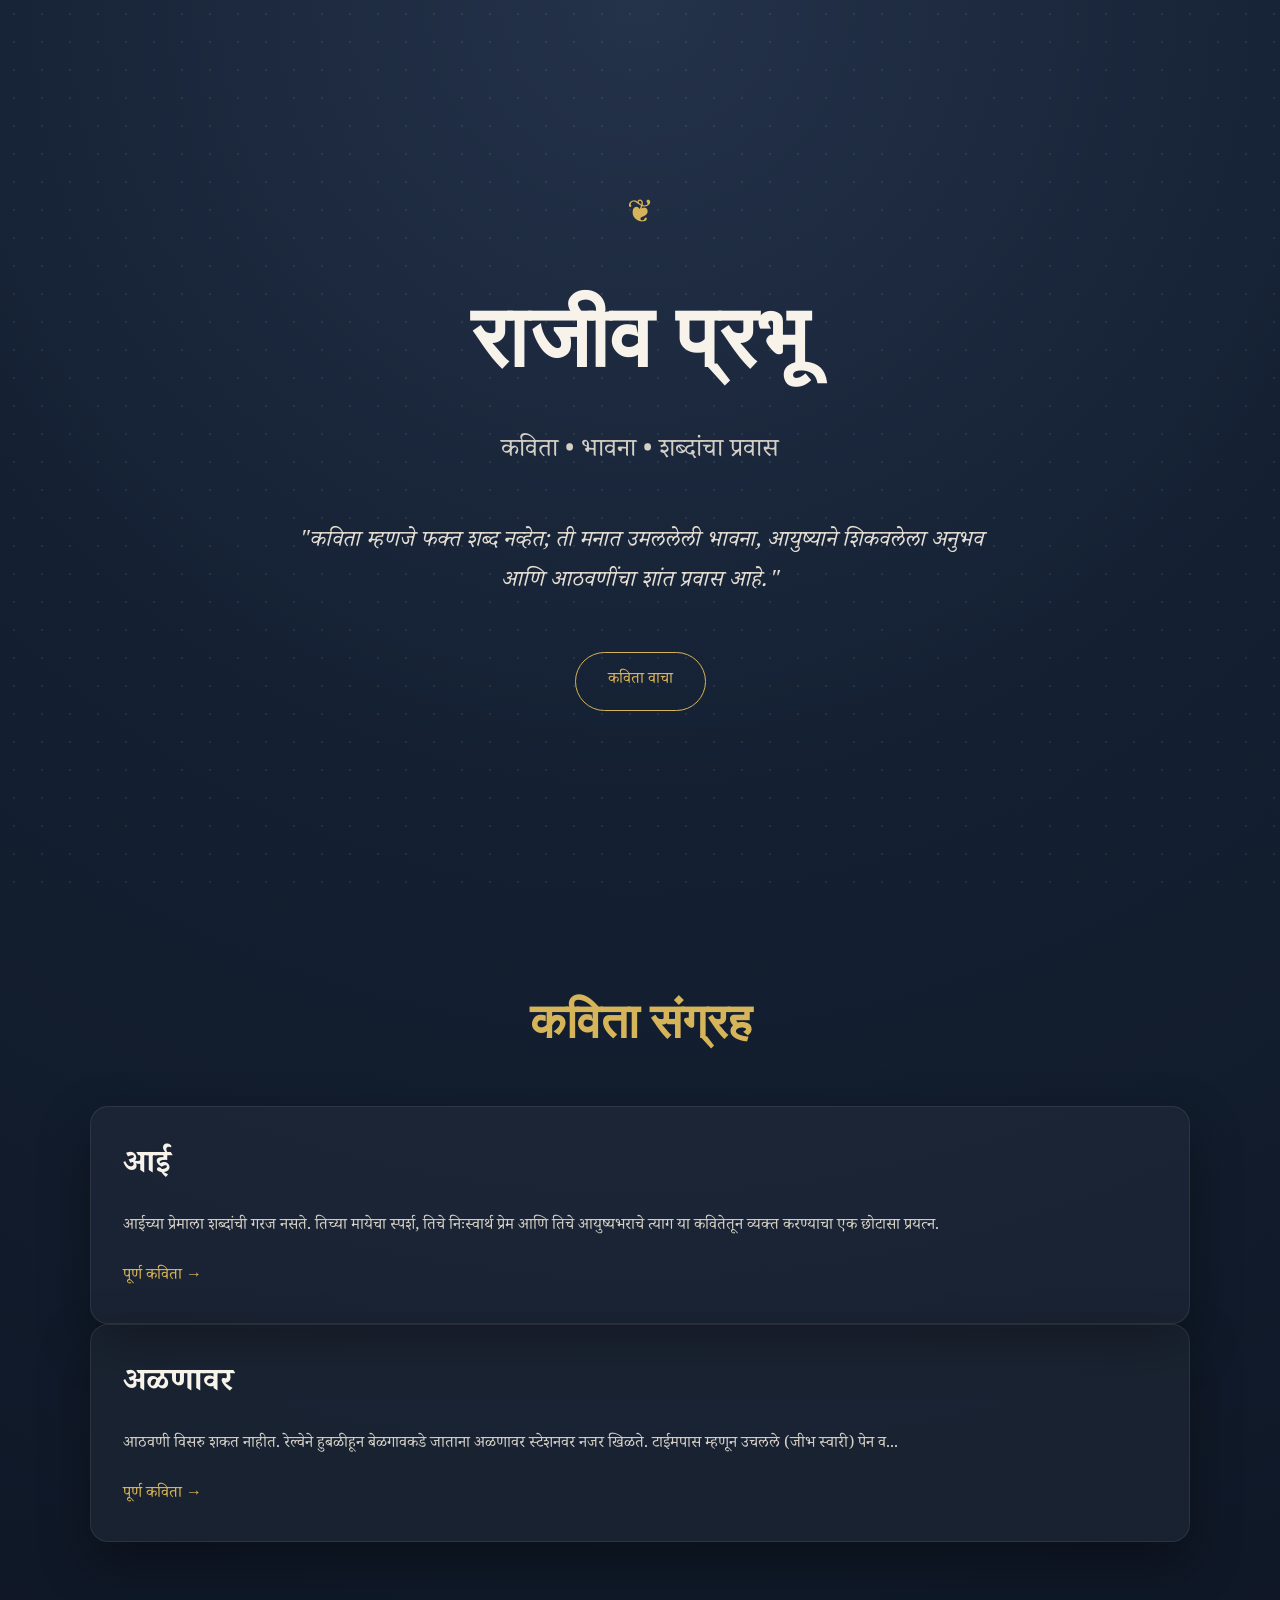
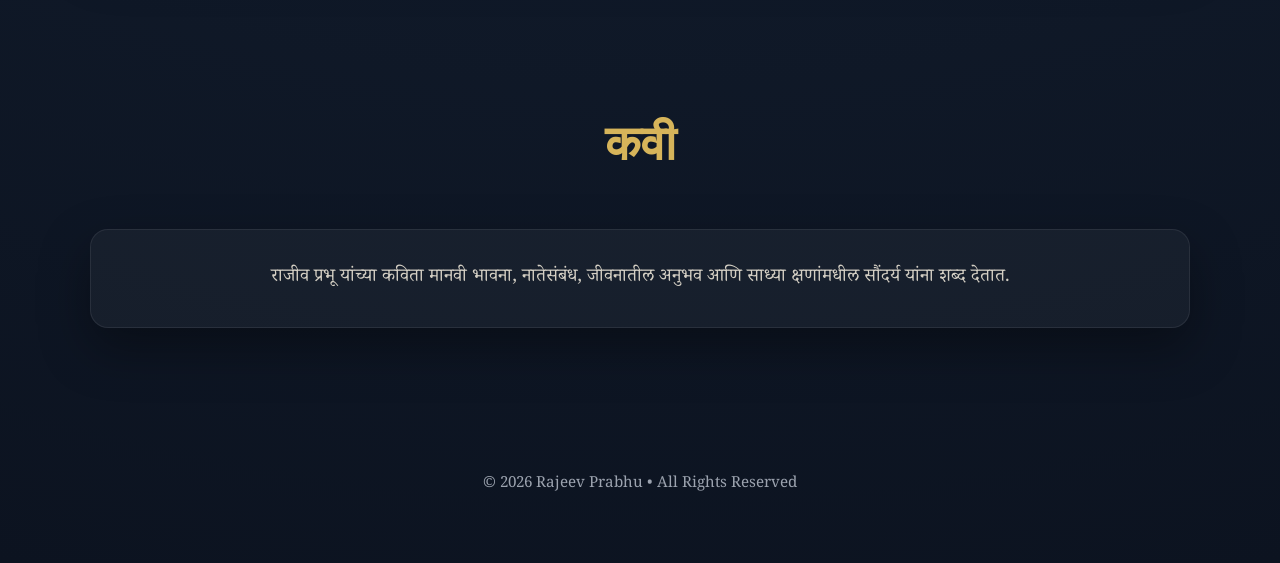
==== index.html @ e6cbb956 "Update index.html" ====
<!DOCTYPE html>
<html lang="mr">
<head>
    <meta charset="UTF-8">
    <meta name="viewport" content="width=device-width, initial-scale=1.0">
    <title>राजीव प्रभू | कविता संग्रह</title>
    <meta name="description" content="राजीव प्रभू यांच्या मराठी कवितांचा संग्रह">
    <link rel="stylesheet" href="style.css">
</head>
<body>

<header class="hero container">
    <div class="symbol">❦</div>

    <h1 class="title">राजीव प्रभू</h1>

    <p class="subtitle">
        कविता • भावना • शब्दांचा प्रवास
    </p>

    <p class="quote">
        "कविता म्हणजे फक्त शब्द नव्हेत; ती मनात उमललेली भावना,
        आयुष्याने शिकवलेला अनुभव आणि आठवणींचा शांत प्रवास आहे."
    </p>

    <a href="#poems" class="button">
        कविता वाचा
    </a>
</header>

<section id="poems">
    <div class="container">

        <h2 class="section-title">कविता संग्रह</h2>

        <article class="card">

            <h3>आई</h3>

            <p>
                आईच्या प्रेमाला शब्दांची गरज नसते.
                तिच्या मायेचा स्पर्श, तिचे निःस्वार्थ प्रेम
                आणि तिचे आयुष्यभराचे त्याग या कवितेतून व्यक्त
                करण्याचा एक छोटासा प्रयत्न.
            </p>

            <a class="read" href="poems/aai.html">
                पूर्ण कविता →
            </a>

        </article>


        
        <article class="card">
        
            <h3>अळणावर</h3>
        
            <p>
                आठवणी विसरु शकत नाहीत.
                रेल्वेने हुबळीहून बेळगावकडे जाताना
                अळणावर स्टेशनवर नजर खिळते.
                टाईमपास म्हणून उचलले (जीभ स्वारी) पेन व...
            </p>
        
            <a class="read" href="poems/alanavar.html">
                पूर्ण कविता →
            </a>

        </article>

    </div>
</section>

<section id="about">

    <div class="container">

        <h2 class="section-title">कवी</h2>

        <div class="card">

            <p style="text-align:center;font-size:1.15rem;">
                राजीव प्रभू यांच्या कविता
                मानवी भावना, नातेसंबंध, जीवनातील अनुभव
                आणि साध्या क्षणांमधील सौंदर्य यांना शब्द देतात.
            </p>

        </div>

    </div>

</section>

<footer>

    <p>
        © 2026 Rajeev Prabhu • All Rights Reserved
    </p>

</footer>

</body>
</html>
---- style.css ----
/* 
RajeevPrabhu.github.io
Literary Theme v1.0
*/

@import url('https://fonts.googleapis.com/css2?family=Noto+Serif+Devanagari:wght@400;500;600;700&family=Cormorant+Garamond:wght@400;500;600&display=swap');

:root{
    --bg:#0c1320;
    --bg2:#172234;
    --paper:#f5f0e6;
    --text:#f7f2ea;
    --muted:#d4cfc4;
    --gold:#d6b45a;
    --gold2:#f0d889;
    --line:rgba(214,180,90,.35);
    --shadow:0 20px 50px rgba(0,0,0,.35);
    --radius:18px;
}

*{
    margin:0;
    padding:0;
    box-sizing:border-box;
}

html{
    scroll-behavior:smooth;
}

body{
    background:
      radial-gradient(circle at top,#24324a 0%,#142032 35%,#0c1320 100%);
    color:var(--text);
    font-family:"Noto Serif Devanagari",serif;
    min-height:100vh;
    line-height:1.8;
}

body::before{
    content:"";
    position:fixed;
    inset:0;
    pointer-events:none;
    opacity:.08;
    background-image:
      radial-gradient(#ffffff 1px,transparent 1px);
    background-size:28px 28px;
}

.container{
    width:min(1100px,92%);
    margin:auto;
}

.hero{
    min-height:100vh;
    display:flex;
    flex-direction:column;
    justify-content:center;
    align-items:center;
    text-align:center;
}

.symbol{
    color:var(--gold);
    font-size:2rem;
    margin-bottom:1rem;
}

.title{
    font-family:"Cormorant Garamond",serif;
    font-size:clamp(3.2rem,7vw,5.4rem);
    letter-spacing:2px;
    font-weight:600;
}

.subtitle{
    color:var(--muted);
    margin-top:.7rem;
    font-size:clamp(1.2rem,2vw,1.6rem);
}

.quote{
    max-width:700px;
    margin-top:3rem;
    color:#e3ddd2;
    font-size:clamp(1.1rem,2vw,1.4rem);
    font-style:italic;
}

.button{
    margin-top:3rem;
    display:inline-block;
    color:var(--gold);
    text-decoration:none;
    border:1px solid var(--gold);
    padding:.9rem 2rem;
    border-radius:999px;
    transition:.3s;
}

.button:hover{
    background:var(--gold);
    color:#111;
}

section{
    padding:5rem 0;
}

.section-title{
    text-align:center;
    font-family:"Cormorant Garamond",serif;
    color:var(--gold);
    font-size:clamp(2rem,4vw,3rem);
    margin-bottom:2.5rem;
}

.card{
    background:rgba(255,255,255,.04);
    border:1px solid rgba(255,255,255,.08);
    border-radius:var(--radius);
    padding:2rem;
    box-shadow:var(--shadow);
    transition:.3s;
}

.card:hover{
    transform:translateY(-6px);
    border-color:var(--gold);
}

.card h3{
    font-size:2rem;
    margin-bottom:1rem;
}

.card p{
    color:var(--muted);
}

.read{
    display:inline-block;
    margin-top:1.3rem;
    color:var(--gold);
    text-decoration:none;
}

.read:hover{
    color:var(--gold2);
}

/* poem page */

.poem-page{
    width:min(850px,92%);
    margin:auto;
    padding:3rem 0 5rem;
}

.back{
    display:inline-block;
    color:var(--gold);
    text-decoration:none;
    margin-bottom:2rem;
}

.back:hover{
    color:var(--gold2);
}

.poem-header{
    text-align:center;
    margin-bottom:3rem;
}

.poem-header h1{
    font-family:"Cormorant Garamond",serif;
    font-size:clamp(3rem,6vw,4.5rem);
    margin-top:.8rem;
}

.divider{
    width:180px;
    height:1px;
    background:var(--line);
    margin:1.5rem auto;
}

.poem{
    max-width:640px;
    margin:auto;
    font-size:clamp(1.15rem,2vw,1.55rem);
    line-height:2.1;
    color:var(--paper);
}

.poem p{
    margin-bottom:2.5rem;
    text-align:left;
}

.signature{
    max-width:640px;
    margin:4rem auto 0;
    text-align:right;
    color:var(--gold);
    font-size:1.25rem;
}

footer{
    text-align:center;
    color:#9ca3af;
    padding:4rem 0;
    font-size:.95rem;
}

@media (max-width:768px){

.hero{
    min-height:85vh;
}

.poem{
    font-size:1.05rem;
    line-height:1.95;
}

.poem p{
    margin-bottom:2rem;
}

.signature{
    font-size:1.05rem;
}

.card{
    padding:1.5rem;
}

.section{
    padding:3.5rem 0;
}
}
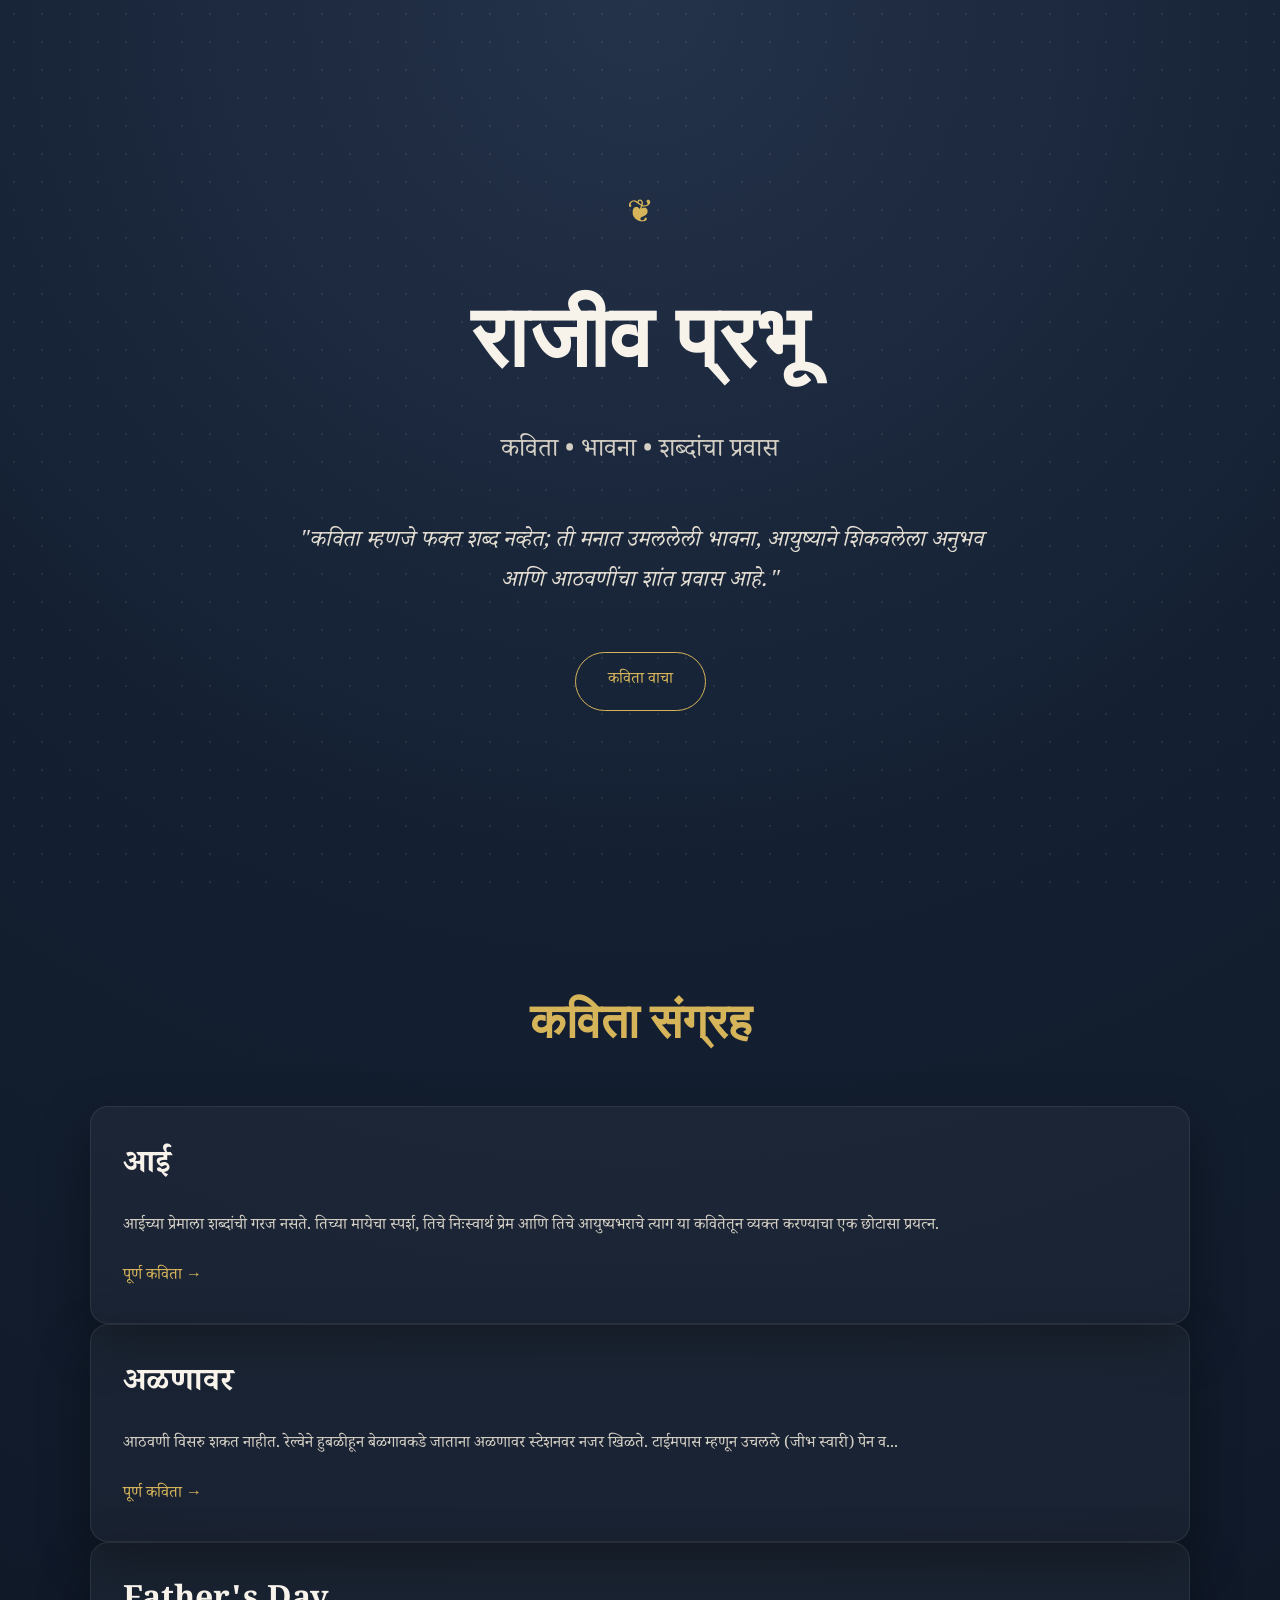
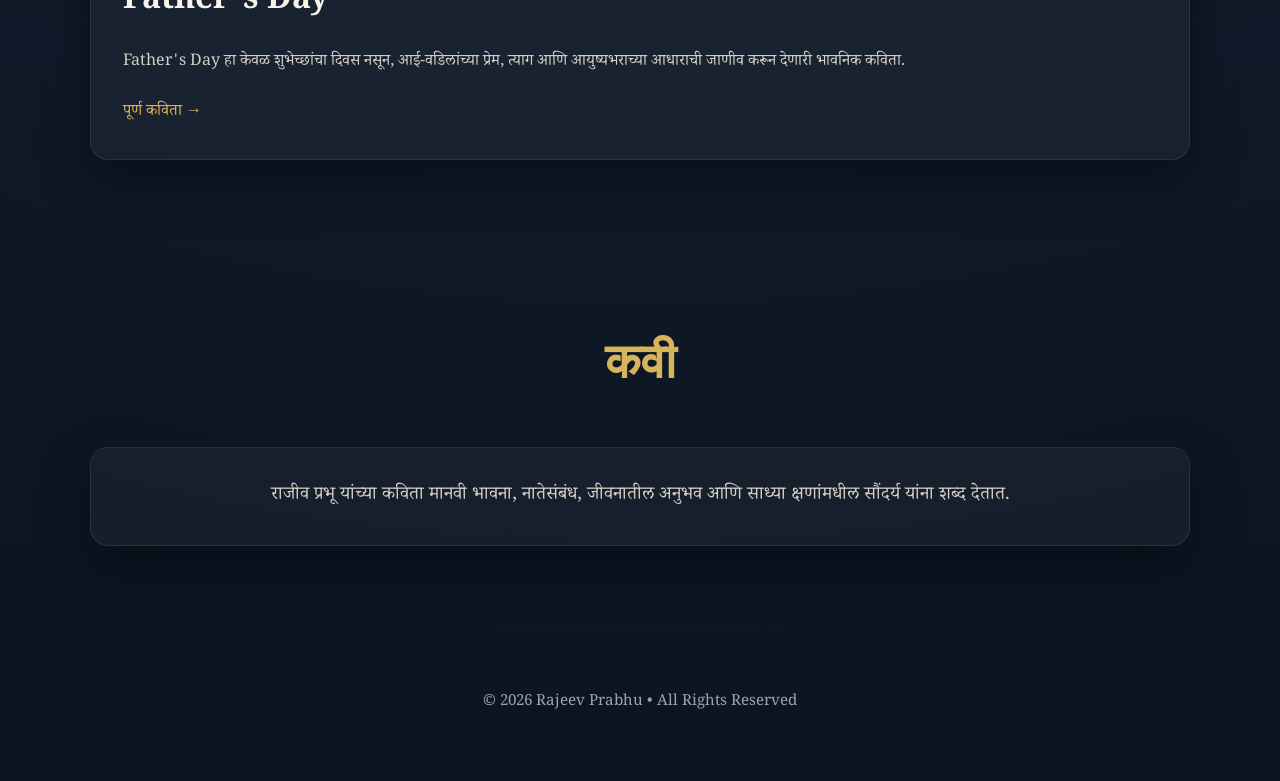
==== commit 63b54edf: "Add Father's Day article section to index.html" ====
--- a/index.html
+++ b/index.html
@@ -69,6 +69,23 @@
 
         </article>
 
+
+        <article class="card">
+
+            <h3>Father's Day</h3>
+        
+            <p>
+                Father's Day हा केवळ शुभेच्छांचा दिवस नसून,
+                आई-वडिलांच्या प्रेम, त्याग आणि आयुष्यभराच्या आधाराची
+                जाणीव करून देणारी भावनिक कविता.
+            </p>
+        
+            <a class="read" href="poems/fathers-day.html">
+                पूर्ण कविता →
+            </a>
+        
+        </article>
+
     </div>
 </section>
 
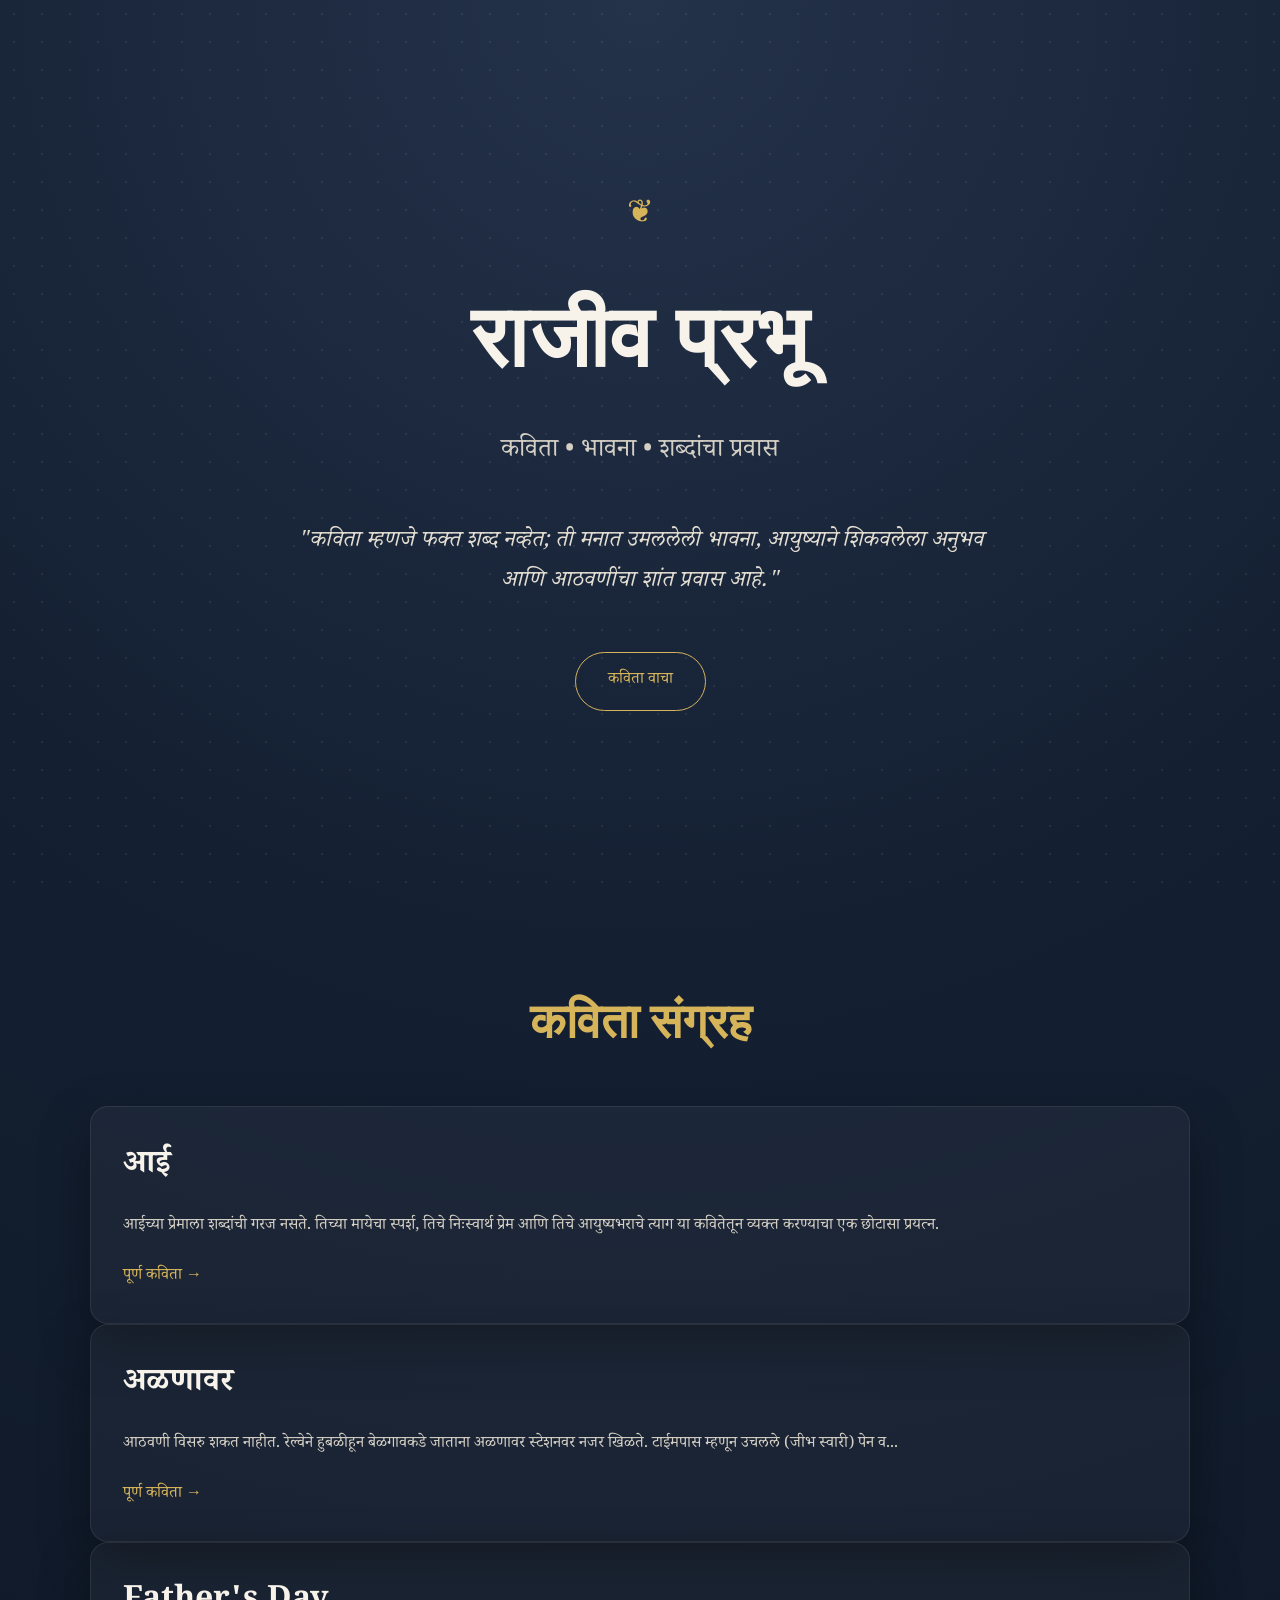
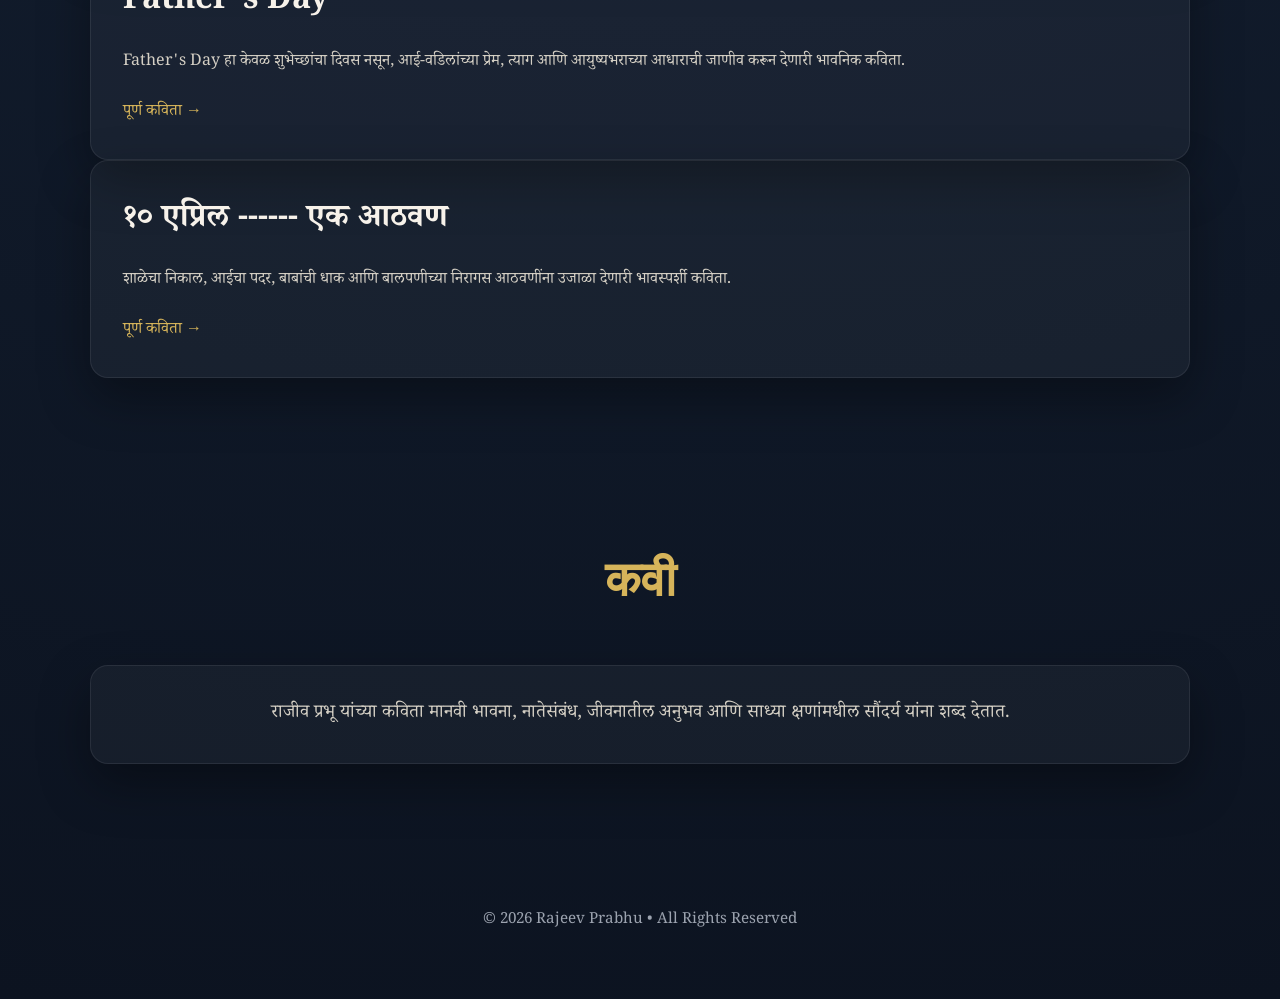
==== commit ff91a1d1: "Update index.html" ====
--- a/index.html
+++ b/index.html
@@ -86,6 +86,23 @@
         
         </article>
 
+
+        <article class="card">
+        
+            <h3>१० एप्रिल ------ एक आठवण</h3>
+        
+            <p>
+                शाळेचा निकाल, आईचा पदर, बाबांची धाक आणि
+                बालपणीच्या निरागस आठवणींना उजाळा देणारी
+                भावस्पर्शी कविता.
+            </p>
+        
+            <a class="read" href="poems/10-april-ek-athavan.html">
+                पूर्ण कविता →
+            </a>
+        
+        </article>
+
     </div>
 </section>
 
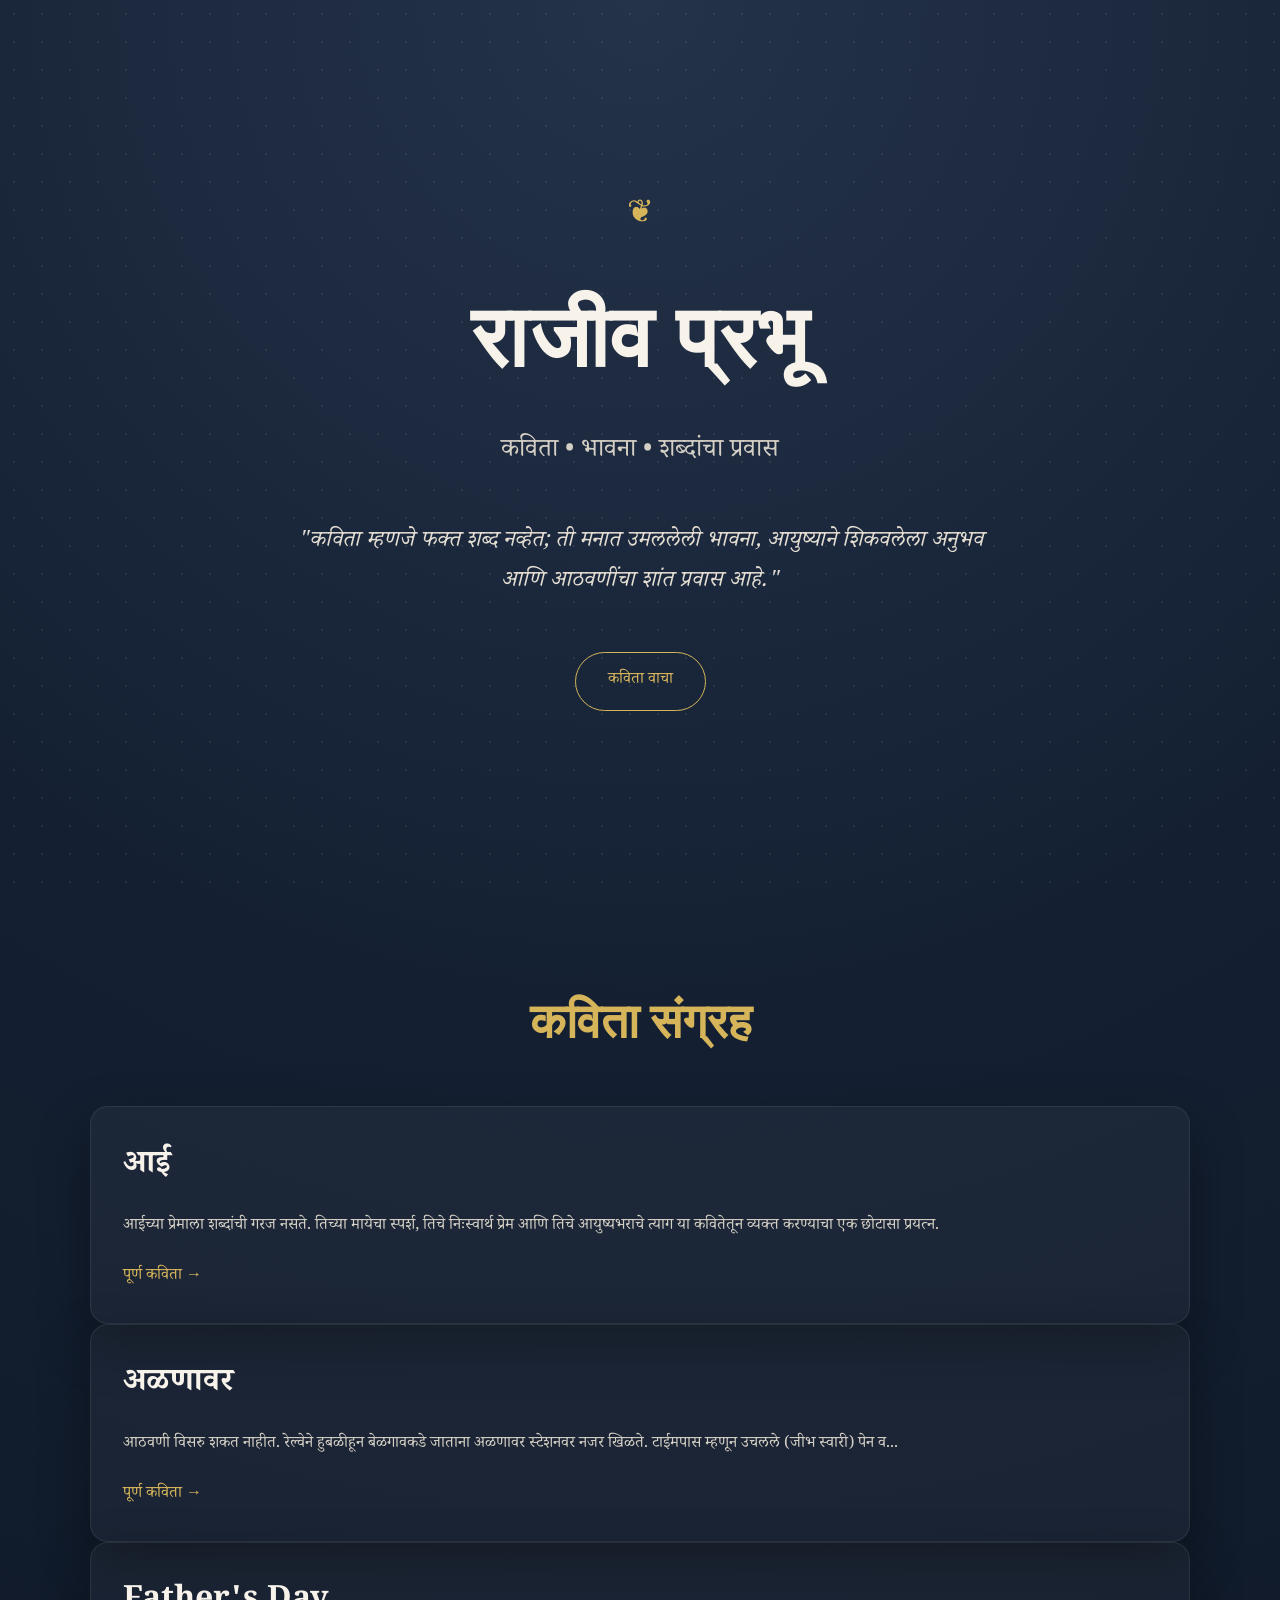
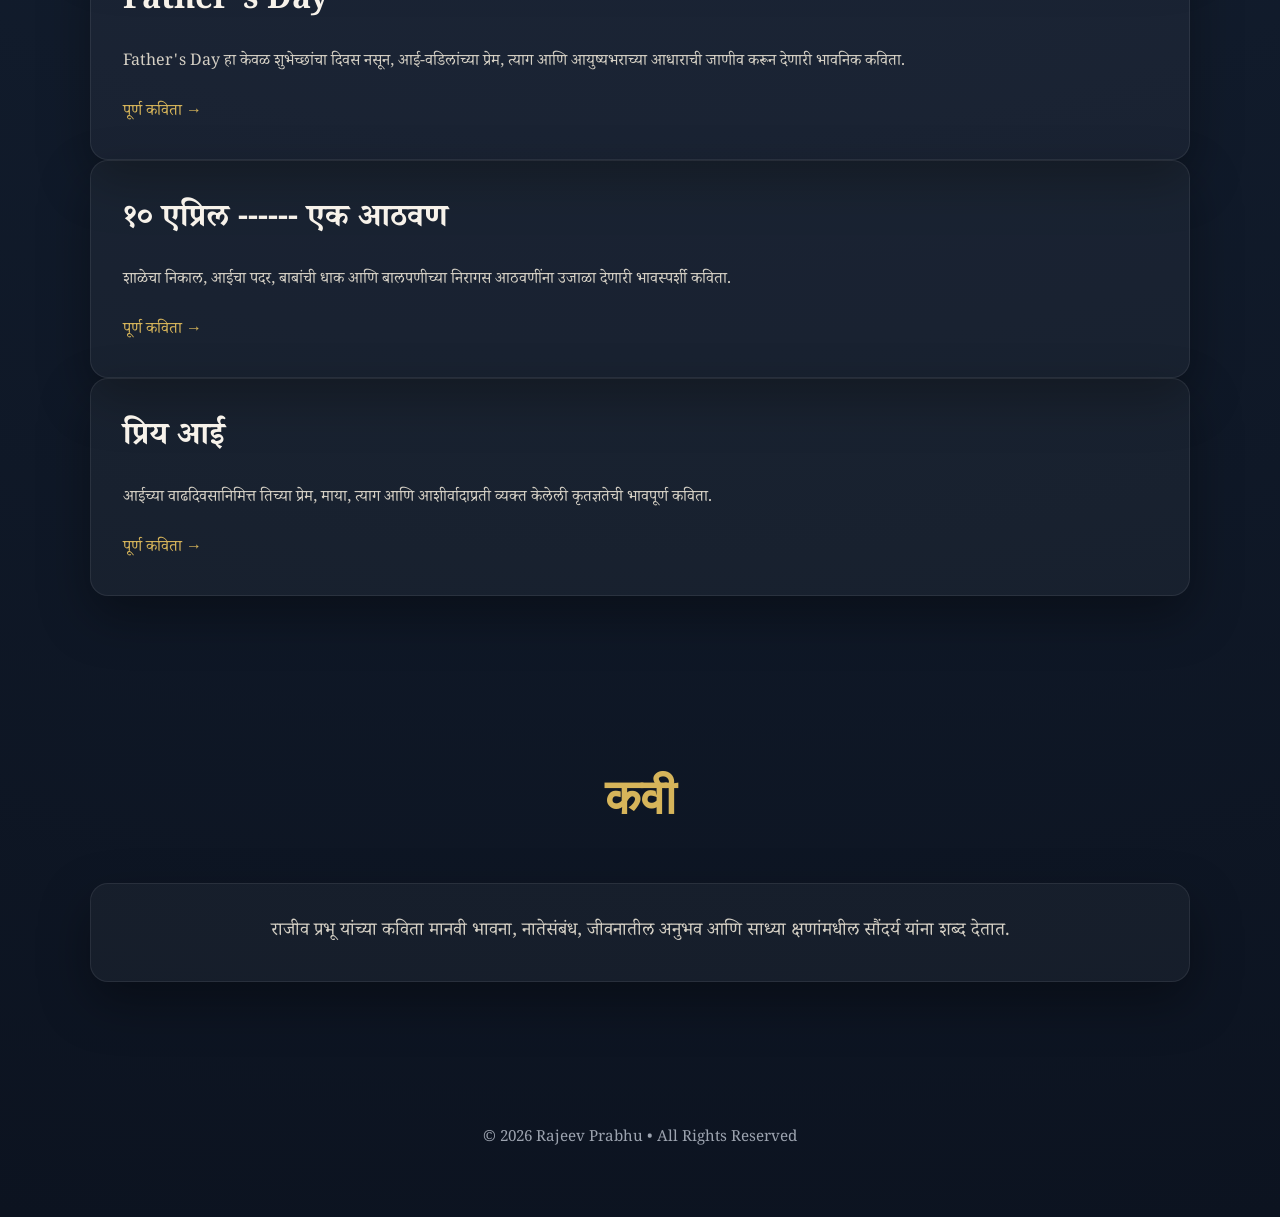
==== commit 5b8fa081: "Update index.html" ====
--- a/index.html
+++ b/index.html
@@ -103,6 +103,24 @@
         
         </article>
 
+
+
+        <article class="card">
+        
+            <h3>प्रिय आई</h3>
+        
+            <p>
+                आईच्या वाढदिवसानिमित्त तिच्या प्रेम,
+                माया, त्याग आणि आशीर्वादाप्रती व्यक्त
+                केलेली कृतज्ञतेची भावपूर्ण कविता.
+            </p>
+        
+            <a class="read" href="poems/priya-aai.html">
+                पूर्ण कविता →
+            </a>
+        
+        </article>
+
     </div>
 </section>
 
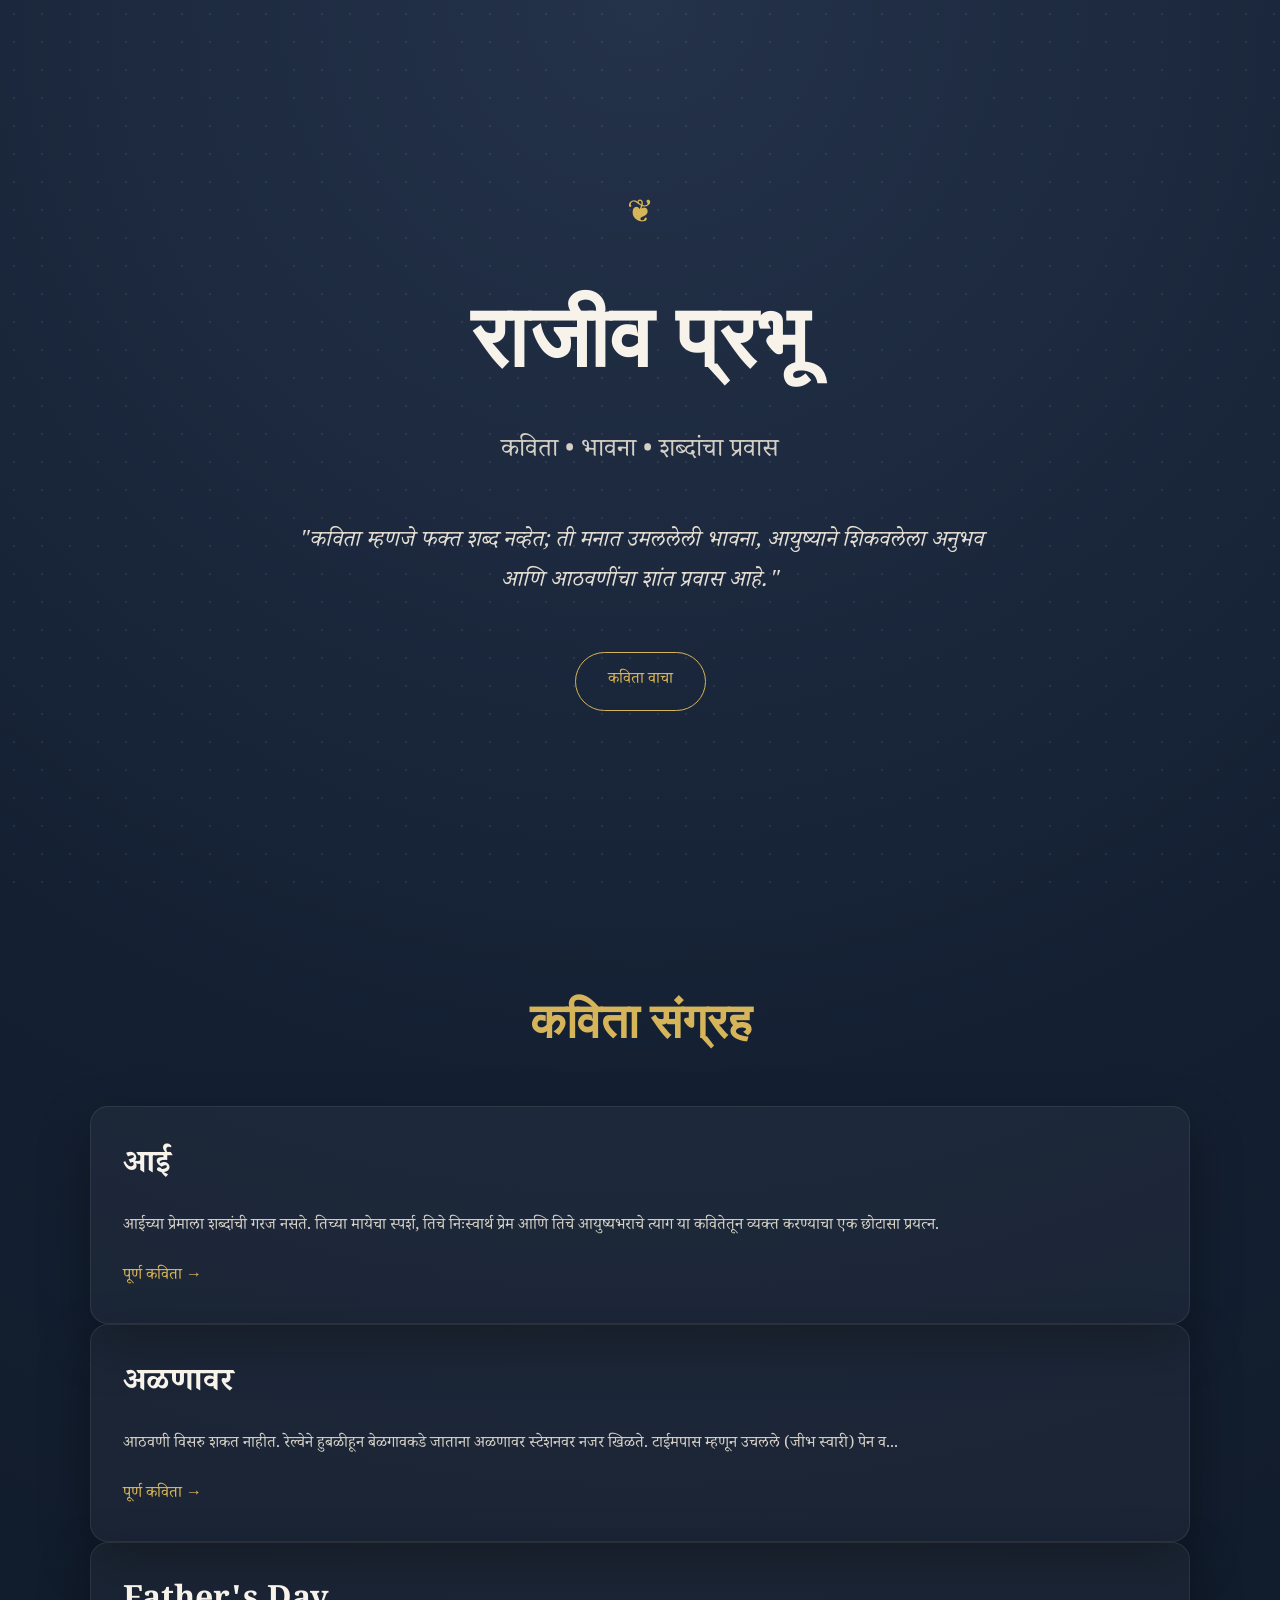
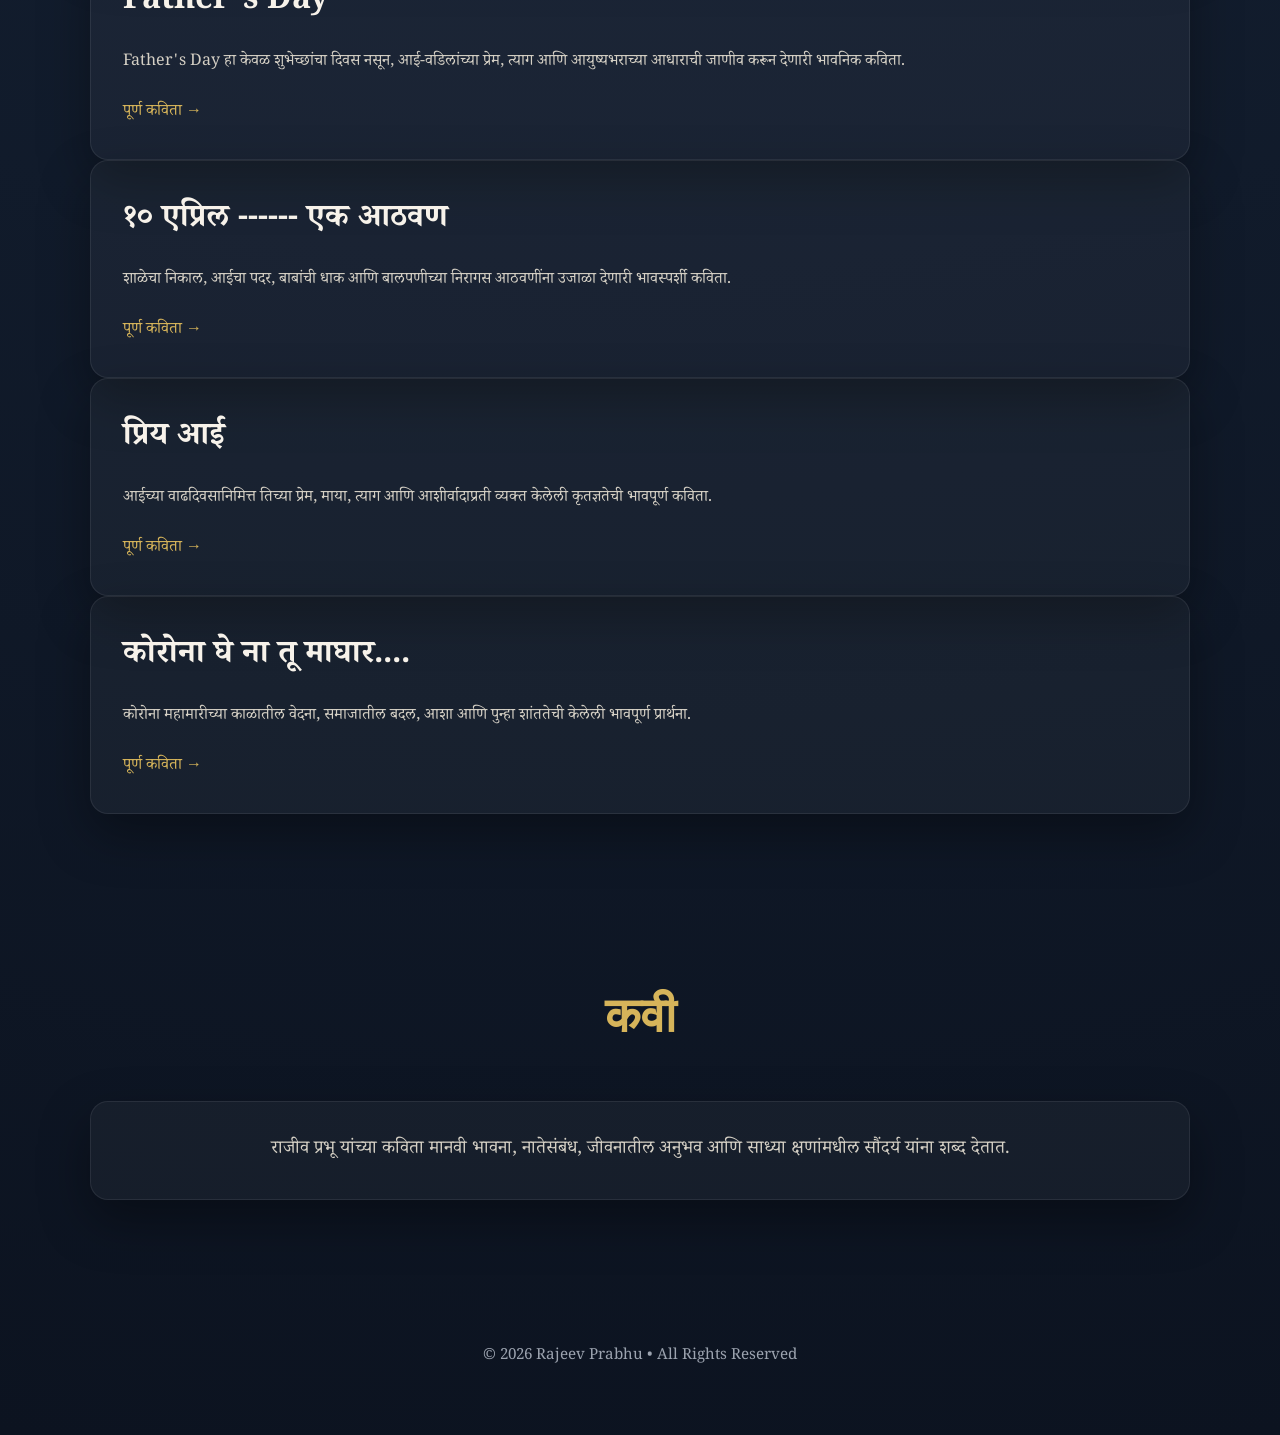
==== commit 4600b6ed: "Update index.html" ====
--- a/index.html
+++ b/index.html
@@ -121,6 +121,22 @@
         
         </article>
 
+        <article class="card">
+        
+            <h3>कोरोना घे ना तू माघार....</h3>
+        
+            <p>
+                कोरोना महामारीच्या काळातील वेदना,
+                समाजातील बदल, आशा आणि
+                पुन्हा शांततेची केलेली भावपूर्ण प्रार्थना.
+            </p>
+        
+            <a class="read" href="poems/corona-ghe-na-tu-maghar.html">
+                पूर्ण कविता →
+            </a>
+        
+        </article>
+
     </div>
 </section>
 
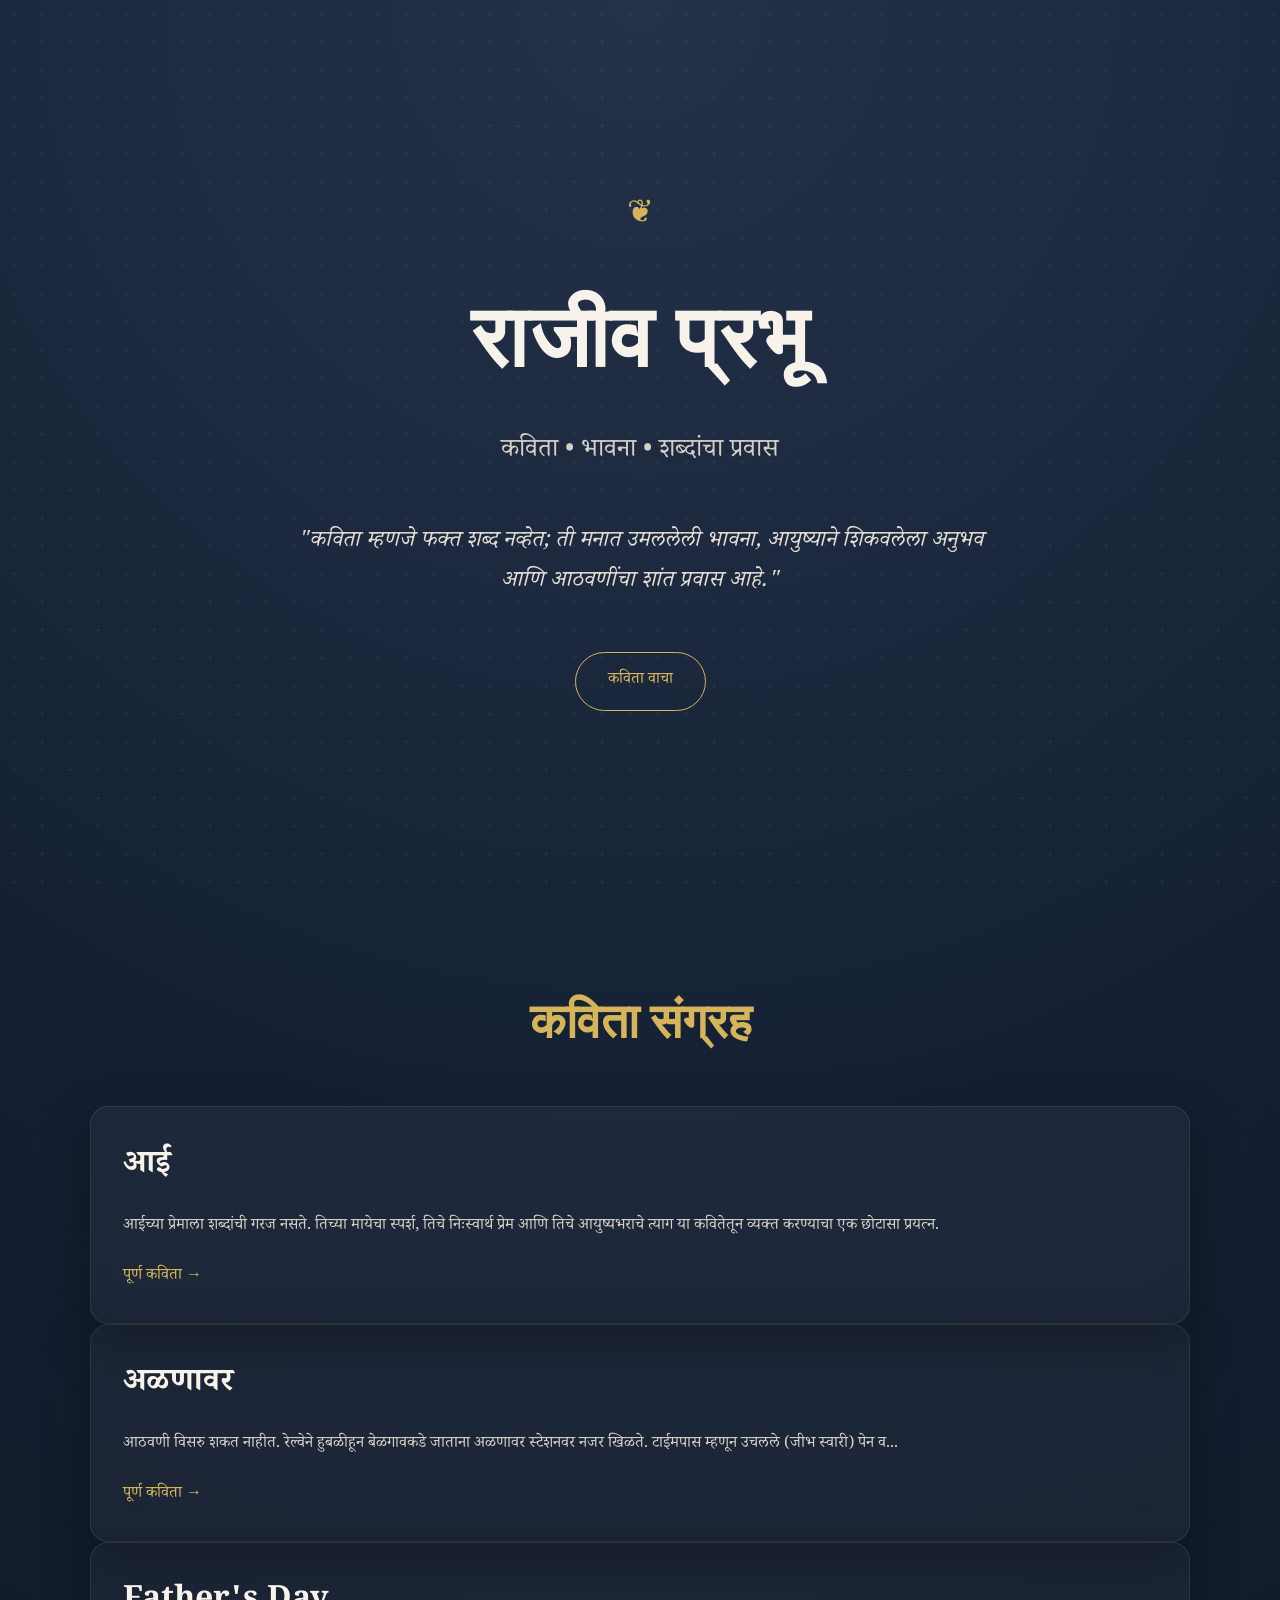
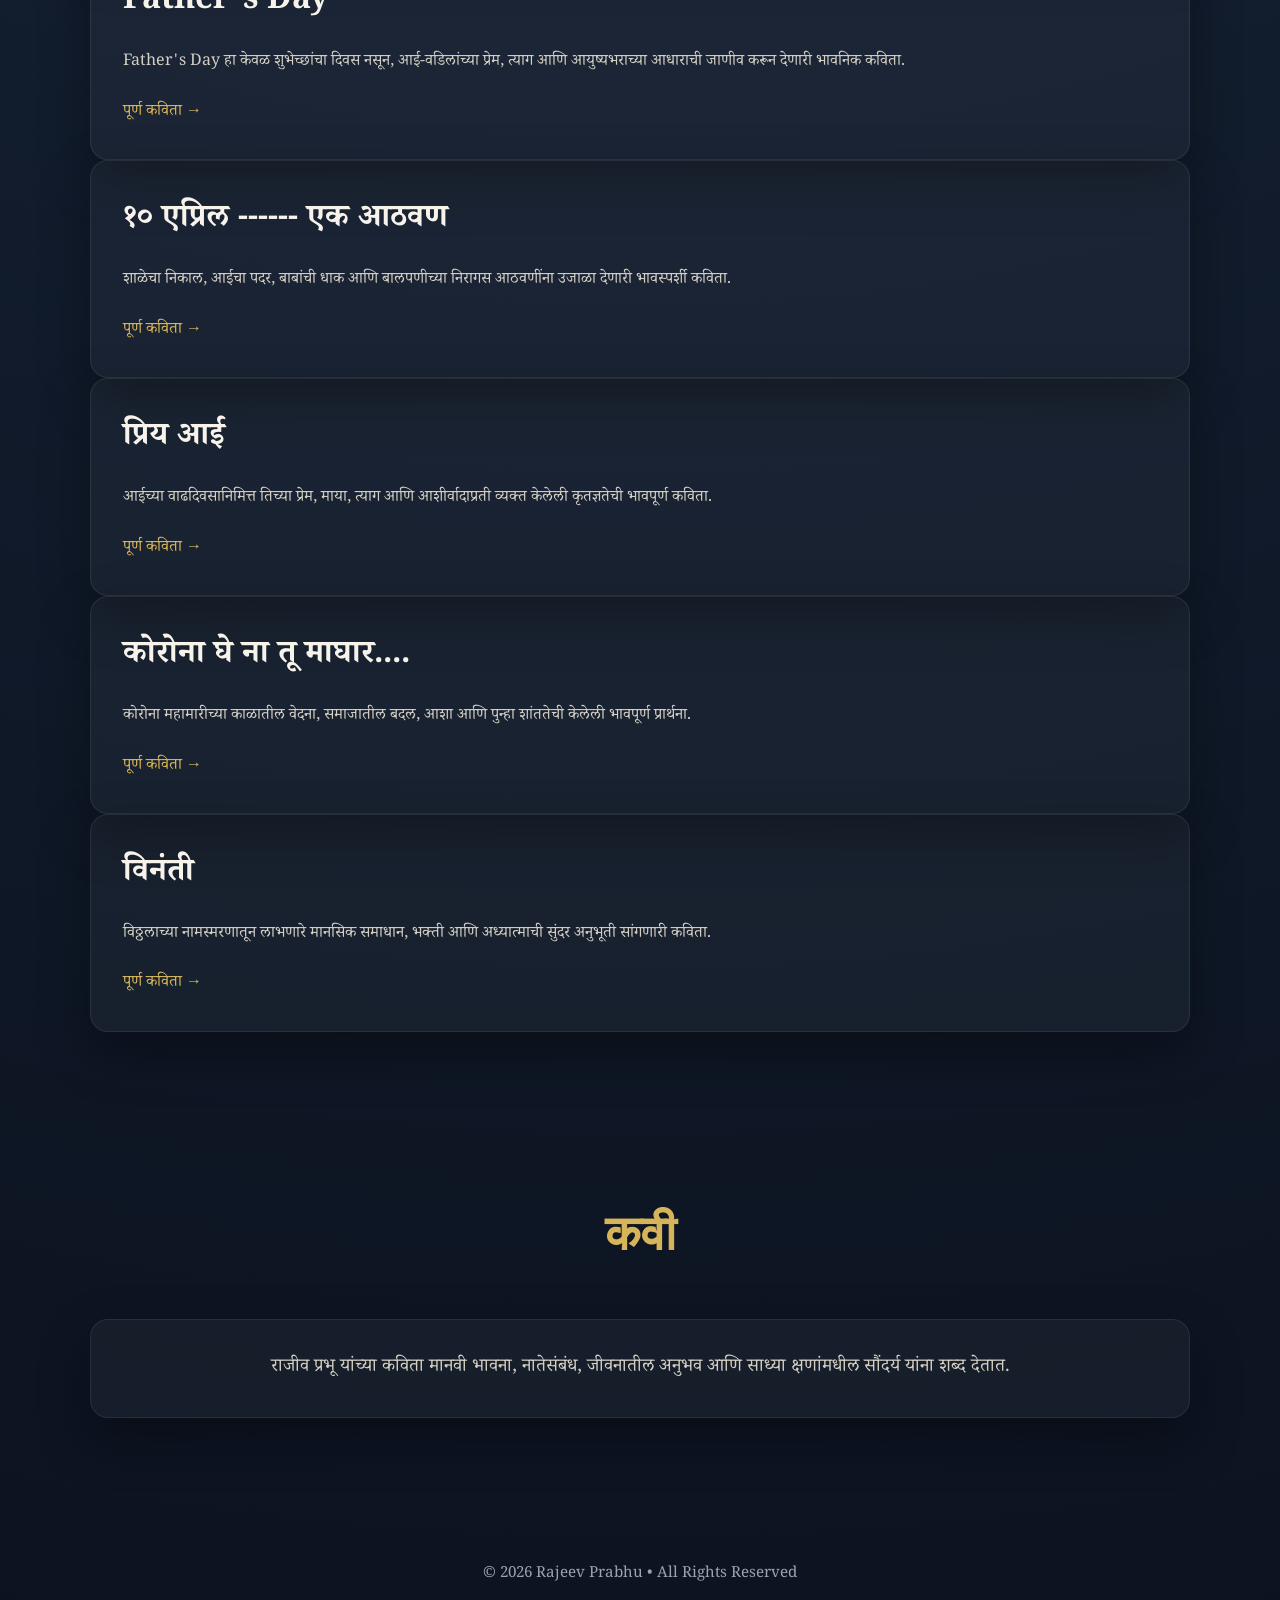
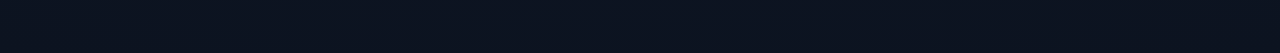
==== commit 6ba35218: "Update index.html" ====
--- a/index.html
+++ b/index.html
@@ -137,6 +137,24 @@
         
         </article>
 
+
+
+        <article class="card">
+        
+            <h3>विनंती</h3>
+        
+            <p>
+                विठ्ठलाच्या नामस्मरणातून लाभणारे
+                मानसिक समाधान, भक्ती आणि
+                अध्यात्माची सुंदर अनुभूती सांगणारी कविता.
+            </p>
+        
+            <a class="read" href="poems/vinanti.html">
+                पूर्ण कविता →
+            </a>
+        
+        </article>
+
     </div>
 </section>
 
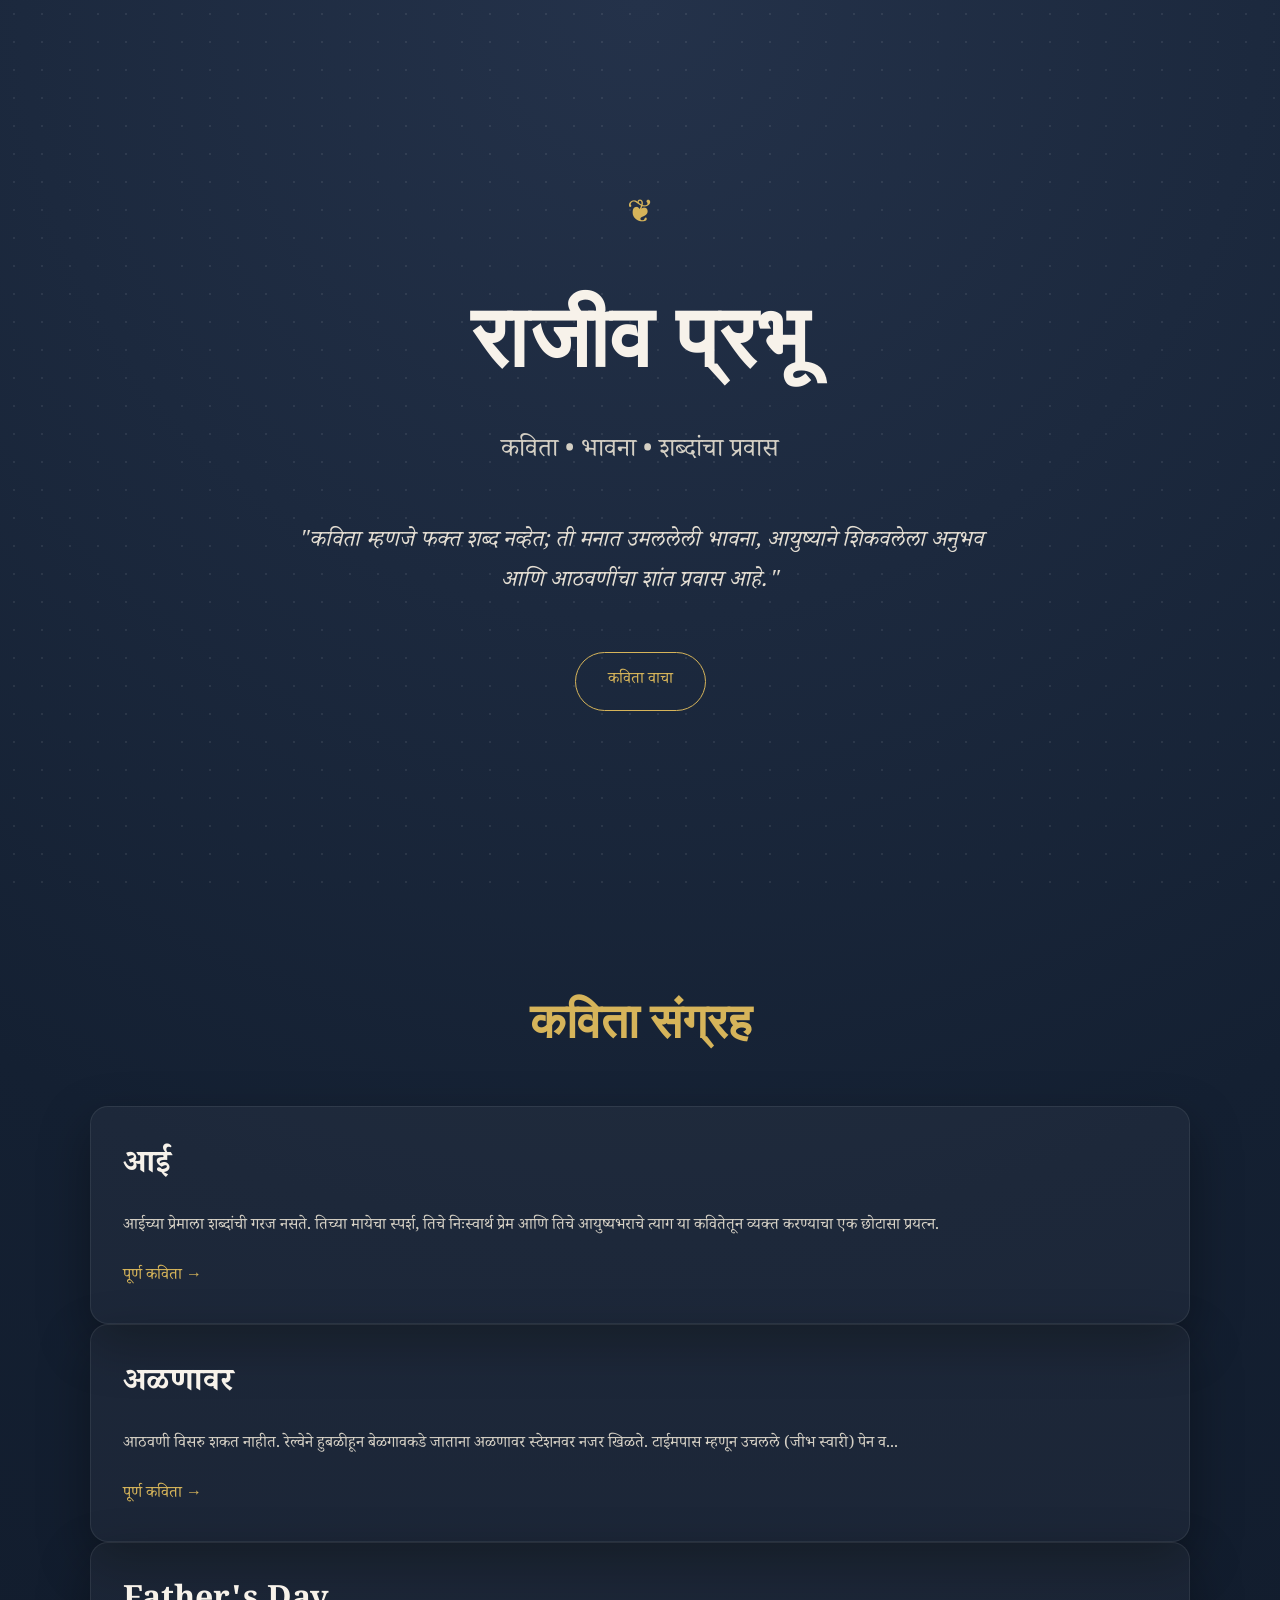
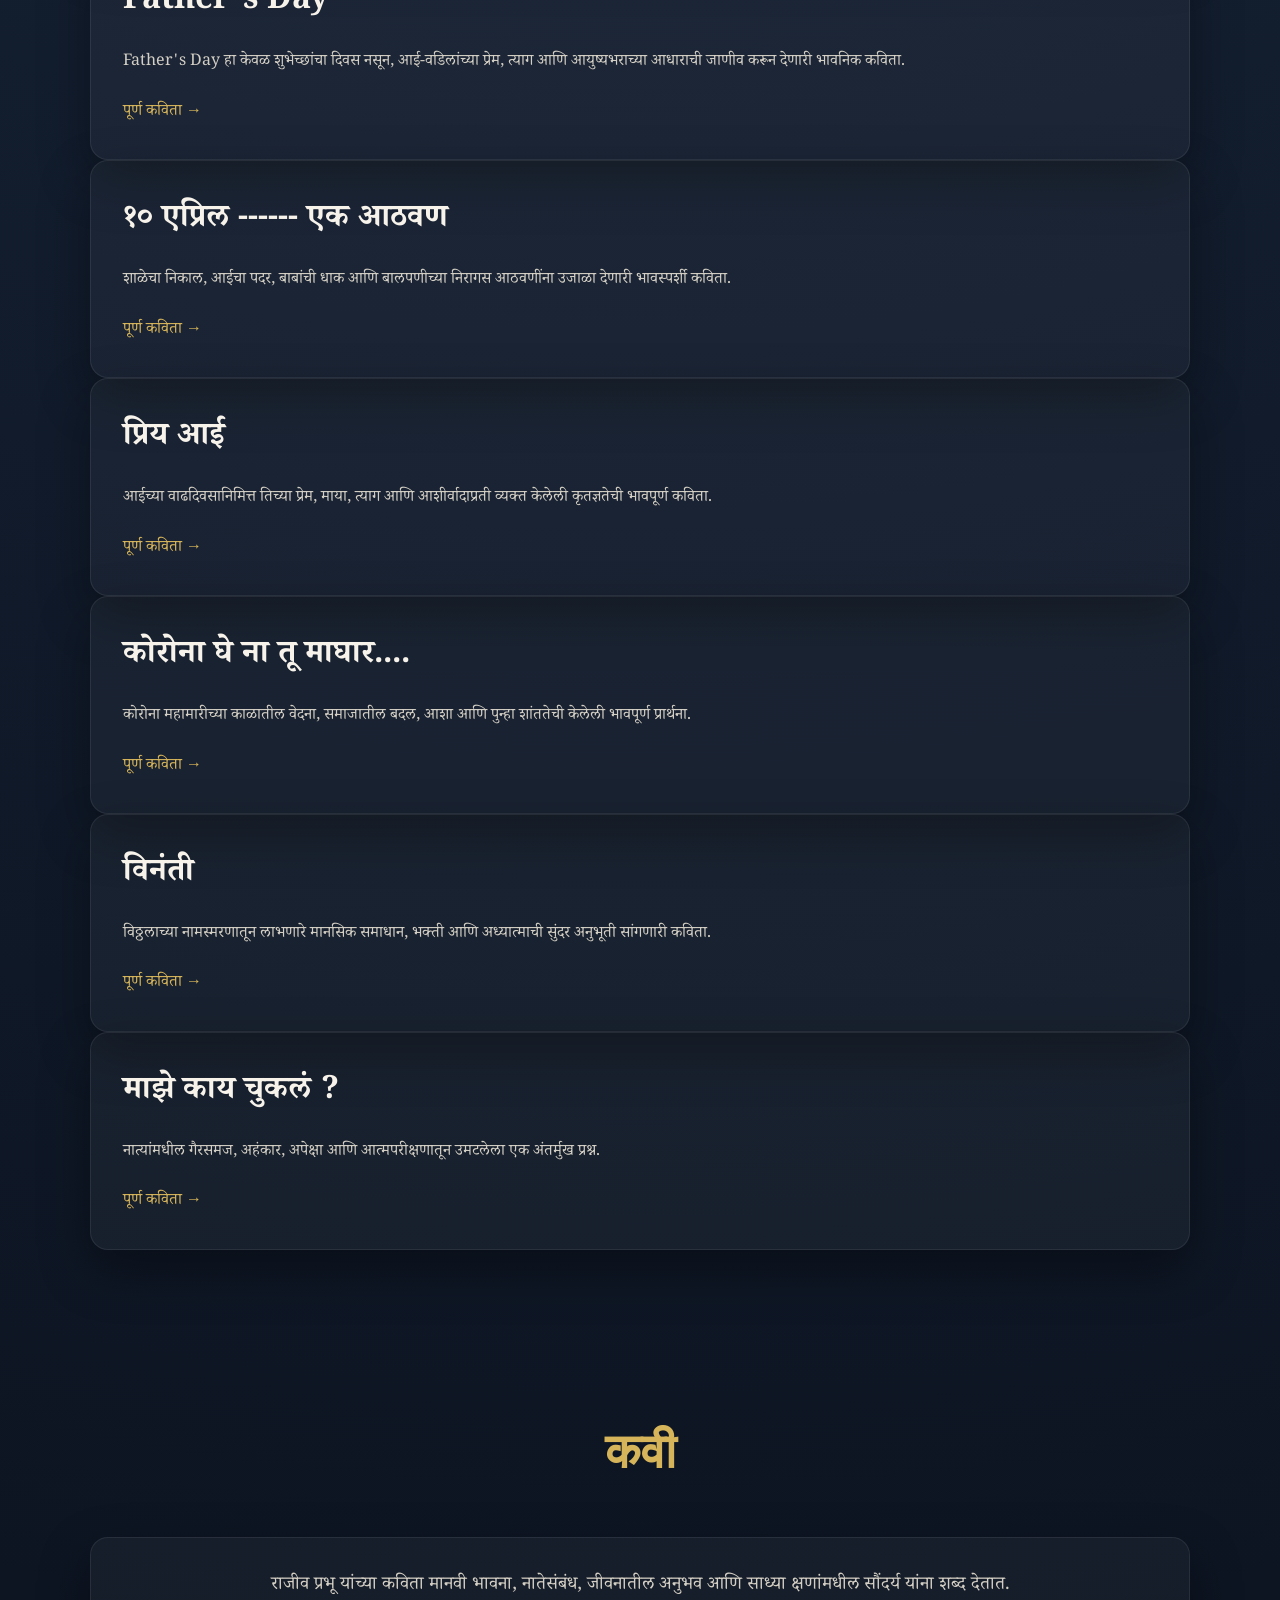
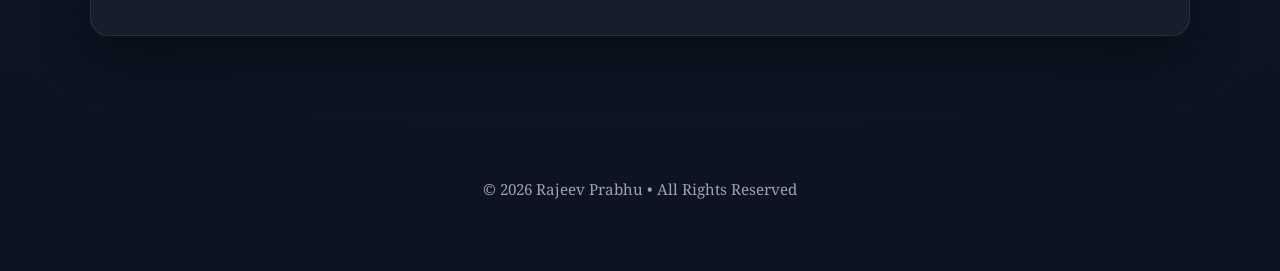
==== commit 6d76c758: "Add new article section in index.html" ====
--- a/index.html
+++ b/index.html
@@ -155,6 +155,23 @@
         
         </article>
 
+
+        <article class="card">
+        
+            <h3>माझे काय चुकलं ?</h3>
+        
+            <p>
+                नात्यांमधील गैरसमज, अहंकार,
+                अपेक्षा आणि आत्मपरीक्षणातून
+                उमटलेला एक अंतर्मुख प्रश्न.
+            </p>
+        
+            <a class="read" href="poems/majhe-kay-chukla.html">
+                पूर्ण कविता →
+            </a>
+        
+        </article>
+
     </div>
 </section>
 
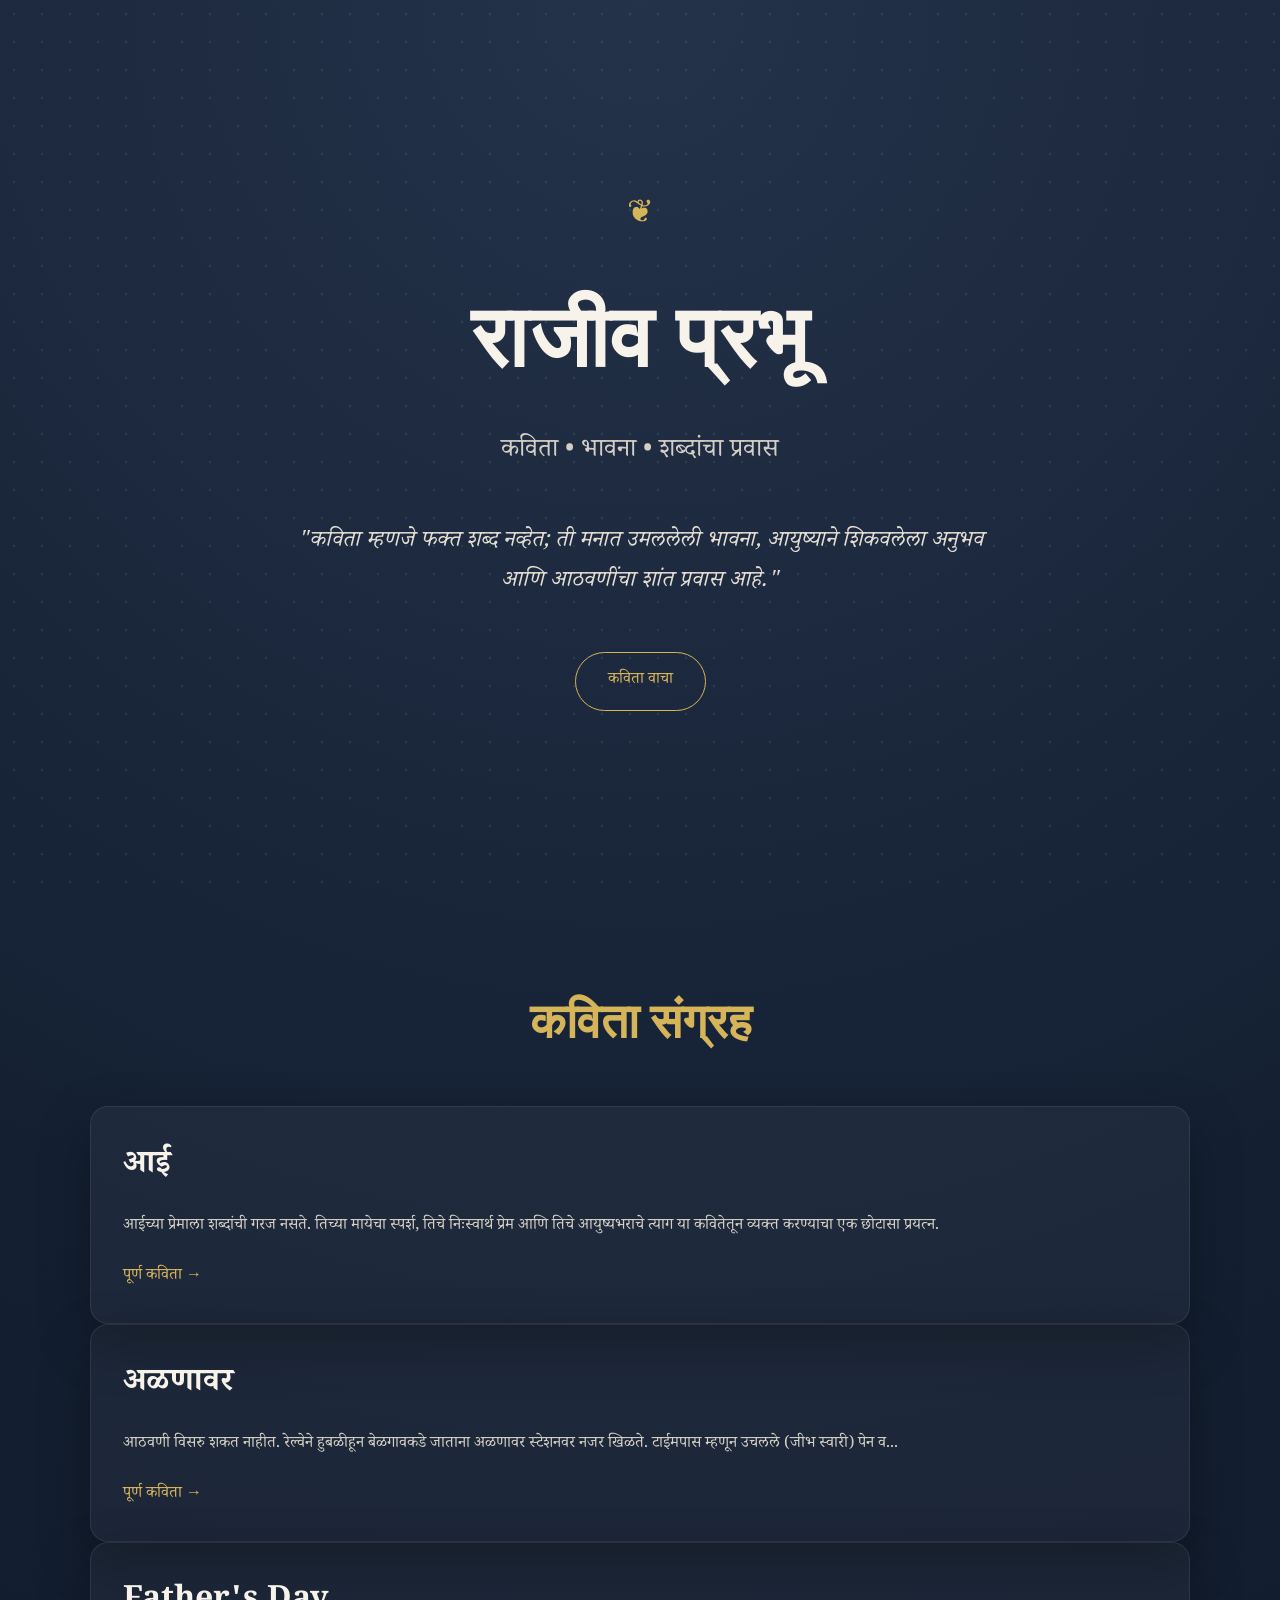
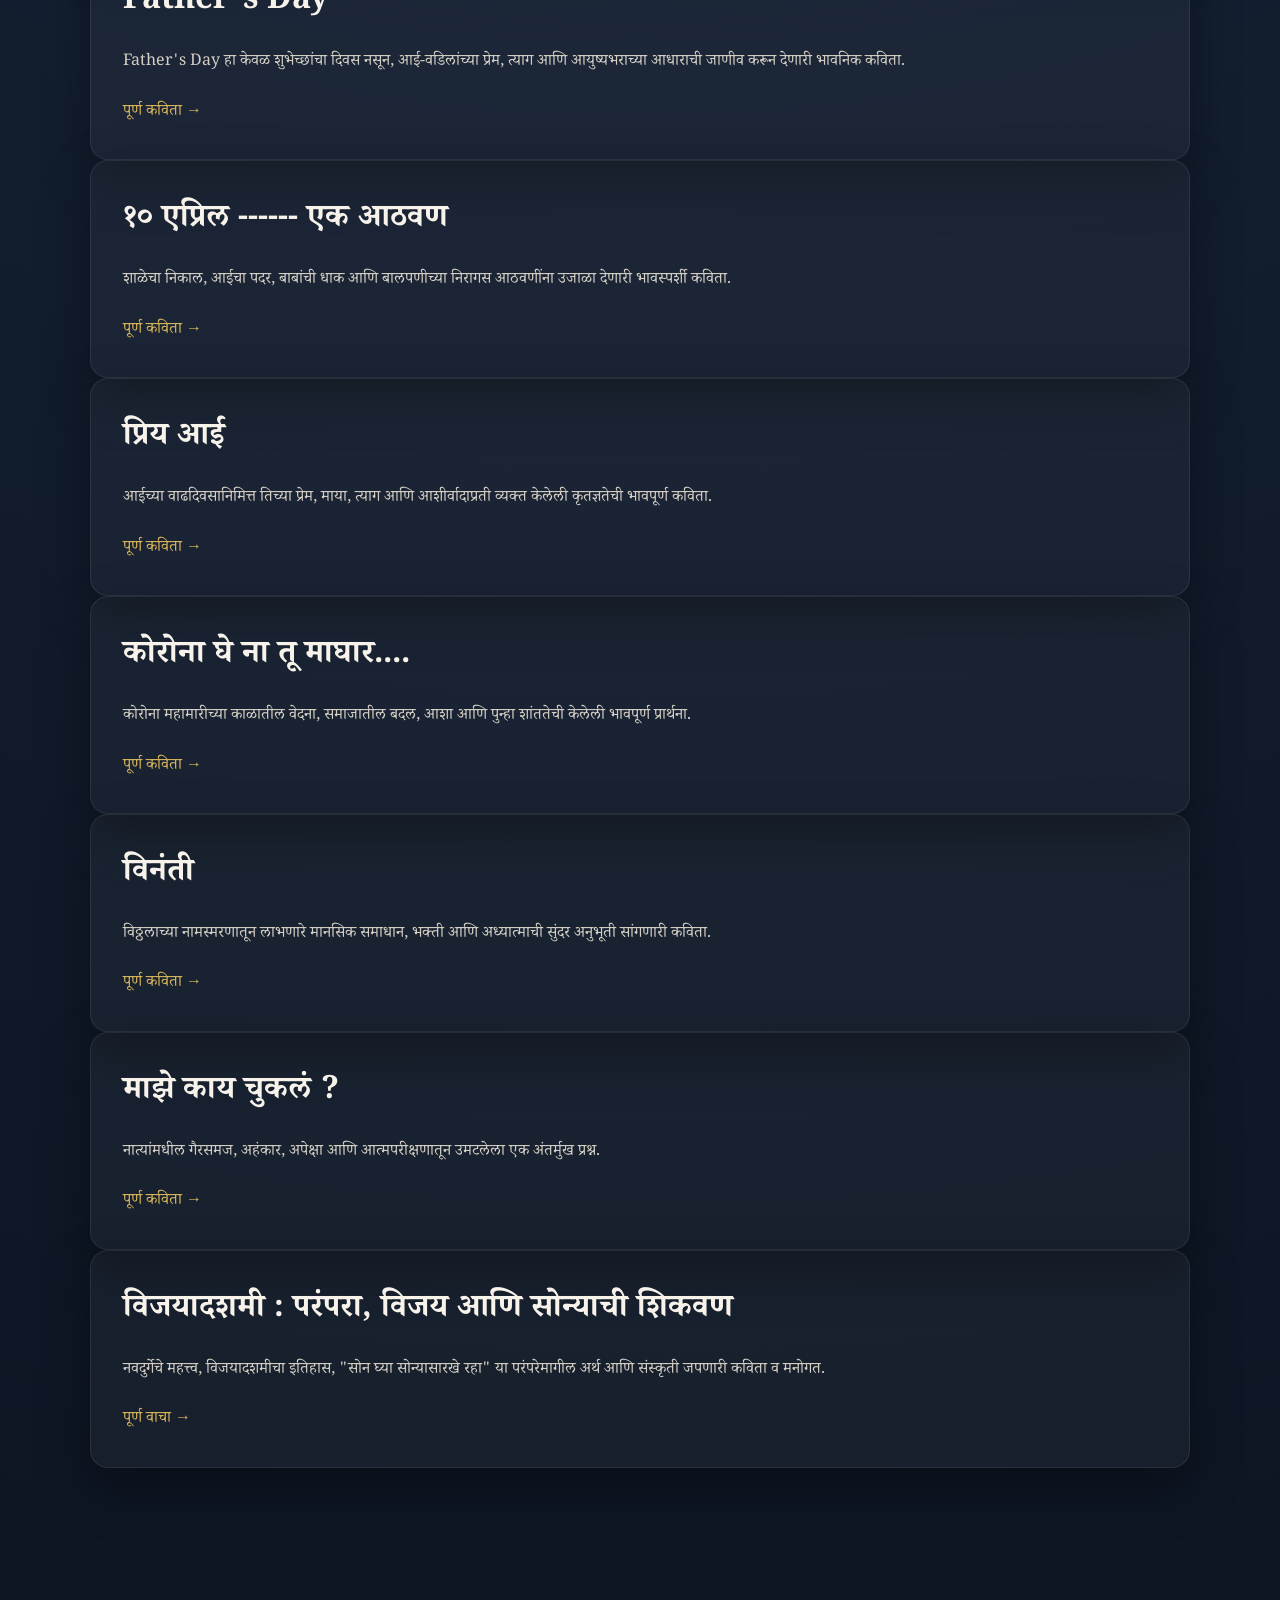
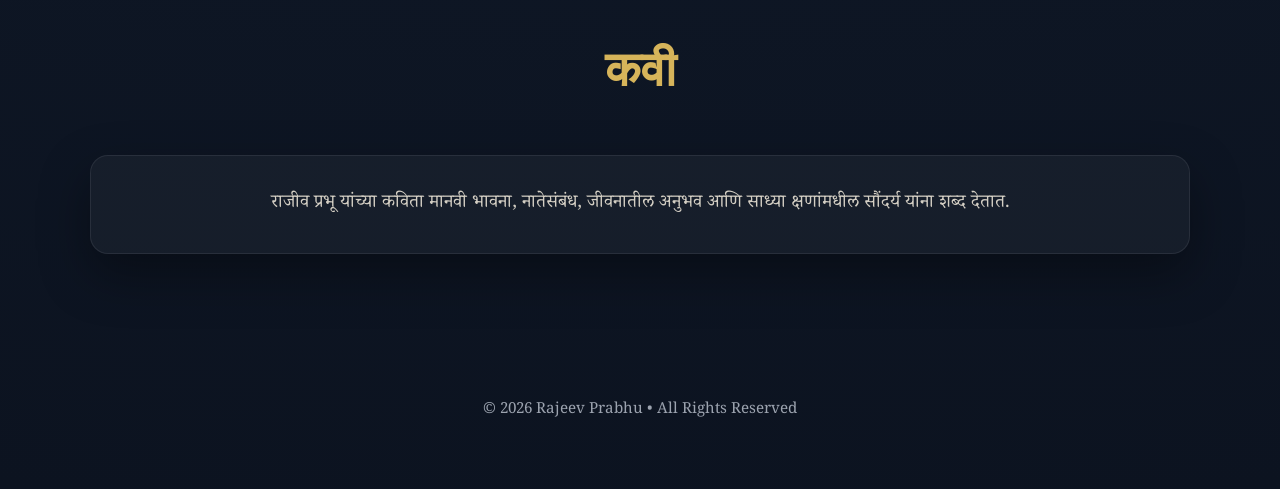
==== commit 0d0dc381: "Update index.html" ====
--- a/index.html
+++ b/index.html
@@ -172,6 +172,24 @@
         
         </article>
 
+
+        <article class="card">
+        
+            <h3>विजयादशमी : परंपरा, विजय आणि सोन्याची शिकवण</h3>
+        
+            <p>
+                नवदुर्गेचे महत्त्व, विजयादशमीचा इतिहास,
+                "सोन घ्या सोन्यासारखे रहा" या परंपरेमागील
+                अर्थ आणि संस्कृती जपणारी कविता व मनोगत.
+            </p>
+        
+            <a class="read" href="poems/vijayadashami.html">
+                पूर्ण वाचा →
+            </a>
+        
+        </article>
+
+
     </div>
 </section>
 
--- a/style.css
+++ b/style.css
@@ -243,3 +243,38 @@
     padding:3.5rem 0;
 }
 }
+
+/* Author's Note / Article Card */
+
+.info-card{
+    max-width:850px;
+    margin:5rem auto 0;
+    padding:2.5rem;
+    background:rgba(255,255,255,.05);
+    border:1px solid rgba(214,180,90,.25);
+    border-radius:18px;
+    box-shadow:var(--shadow);
+}
+
+.info-card h2{
+    font-family:"Cormorant Garamond",serif;
+    color:var(--gold);
+    text-align:center;
+    font-size:2.2rem;
+    margin-bottom:1.8rem;
+}
+
+.info-card p{
+    color:var(--paper);
+    text-align:justify;
+    line-height:2;
+    margin-bottom:1.4rem;
+}
+
+.info-card .quote{
+    text-align:center;
+    color:var(--gold);
+    font-weight:600;
+    font-style:italic;
+    margin-top:2rem;
+}
